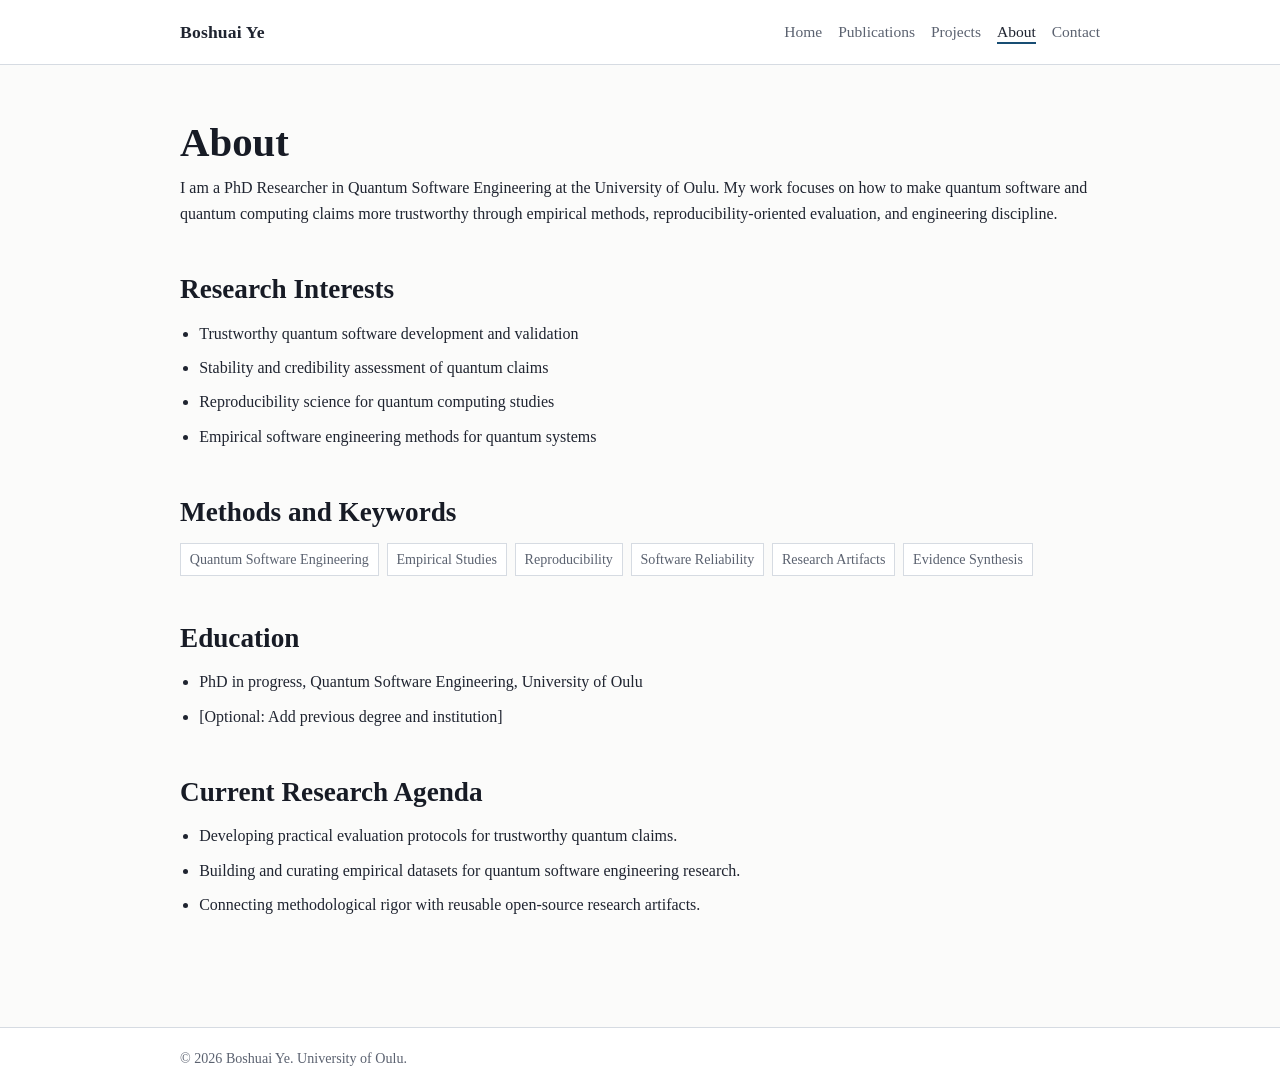
==== about.html @ 4f63c1c5 "Add minimal academic multi-page GitHub Pages site" ====
<!DOCTYPE html>
<html lang="en">
<head>
  <meta charset="UTF-8">
  <meta name="viewport" content="width=device-width, initial-scale=1.0">
  <title>About | Boshuai Ye</title>
  <link rel="stylesheet" href="styles.css">
</head>
<body>
  <header class="site-header">
    <div class="container header-inner">
      <a class="site-name" href="index.html">Boshuai Ye</a>
      <nav aria-label="Main navigation">
        <ul class="nav-list">
          <li><a href="index.html">Home</a></li>
          <li><a href="publications.html">Publications</a></li>
          <li><a href="projects.html">Projects</a></li>
          <li><a class="active" href="about.html" aria-current="page">About</a></li>
          <li><a href="contact.html">Contact</a></li>
        </ul>
      </nav>
    </div>
  </header>

  <main class="container">
    <section class="section">
      <h1>About</h1>
      <p>
        I am a PhD Researcher in Quantum Software Engineering at the University of Oulu.
        My work focuses on how to make quantum software and quantum computing claims more trustworthy through
        empirical methods, reproducibility-oriented evaluation, and engineering discipline.
      </p>
    </section>

    <section class="section">
      <h2>Research Interests</h2>
      <ul class="simple-list">
        <li>Trustworthy quantum software development and validation</li>
        <li>Stability and credibility assessment of quantum claims</li>
        <li>Reproducibility science for quantum computing studies</li>
        <li>Empirical software engineering methods for quantum systems</li>
      </ul>
    </section>

    <section class="section">
      <h2>Methods and Keywords</h2>
      <ul class="keyword-list">
        <li>Quantum Software Engineering</li>
        <li>Empirical Studies</li>
        <li>Reproducibility</li>
        <li>Software Reliability</li>
        <li>Research Artifacts</li>
        <li>Evidence Synthesis</li>
      </ul>
    </section>

    <section class="section">
      <h2>Education</h2>
      <ul class="simple-list">
        <li>PhD in progress, Quantum Software Engineering, University of Oulu</li>
        <li>[Optional: Add previous degree and institution]</li>
      </ul>
    </section>

    <section class="section">
      <h2>Current Research Agenda</h2>
      <ul class="simple-list">
        <li>Developing practical evaluation protocols for trustworthy quantum claims.</li>
        <li>Building and curating empirical datasets for quantum software engineering research.</li>
        <li>Connecting methodological rigor with reusable open-source research artifacts.</li>
      </ul>
    </section>
  </main>

  <footer class="site-footer">
    <div class="container">
      <p>&copy; <span id="year">2026</span> Boshuai Ye. University of Oulu.</p>
    </div>
  </footer>
</body>
</html>
---- styles.css ----
:root {
  --background: #fbfbfa;
  --surface: #ffffff;
  --text: #1f2430;
  --muted: #5b6270;
  --line: #d6dbe2;
  --accent: #184d73;
  --accent-soft: #edf3f7;
  --max-width: 920px;
}

*,
*::before,
*::after {
  box-sizing: border-box;
}

html {
  font-size: 16px;
}

body {
  margin: 0;
  font-family: "Palatino Linotype", "Book Antiqua", Palatino, "Times New Roman", serif;
  line-height: 1.65;
  color: var(--text);
  background: var(--background);
}

a {
  color: var(--accent);
  text-decoration: none;
}

a:hover,
a:focus-visible {
  text-decoration: underline;
}

.container {
  width: min(var(--max-width), calc(100% - 3rem));
  margin: 0 auto;
}

.site-header {
  border-bottom: 1px solid var(--line);
  background: var(--surface);
}

.header-inner {
  display: flex;
  align-items: center;
  justify-content: space-between;
  gap: 1rem;
  padding: 1.1rem 0;
}

.site-name {
  font-size: 1.1rem;
  font-weight: 600;
  color: var(--text);
  letter-spacing: 0.01em;
}

.site-name:hover,
.site-name:focus-visible {
  text-decoration: none;
  color: var(--accent);
}

.nav-list {
  display: flex;
  flex-wrap: wrap;
  list-style: none;
  margin: 0;
  padding: 0;
  gap: 1rem;
}

.nav-list a {
  color: var(--muted);
  font-size: 0.97rem;
  padding-bottom: 0.12rem;
  border-bottom: 2px solid transparent;
}

.nav-list a.active {
  color: var(--text);
  border-bottom-color: var(--accent);
}

main {
  padding: 3.3rem 0 4rem;
}

h1,
h2,
h3 {
  margin-top: 0;
  line-height: 1.25;
  color: #171b25;
}

h1 {
  font-size: clamp(2rem, 4vw, 2.55rem);
  margin-bottom: 0.35rem;
}

h2 {
  font-size: clamp(1.35rem, 2.5vw, 1.7rem);
  margin-bottom: 0.9rem;
}

h3 {
  font-size: 1.12rem;
  margin-bottom: 0.45rem;
}

p {
  margin: 0 0 1rem;
}

.hero {
  margin-bottom: 3.2rem;
}

.eyebrow {
  margin-bottom: 0.5rem;
  color: var(--muted);
  text-transform: uppercase;
  letter-spacing: 0.09em;
  font-size: 0.77rem;
}

.subtitle {
  color: var(--muted);
  font-size: 1.05rem;
}

.button-row {
  display: flex;
  flex-wrap: wrap;
  gap: 0.6rem;
  margin-top: 1.25rem;
}

.button-link {
  display: inline-block;
  border: 1px solid var(--line);
  color: var(--text);
  background: var(--surface);
  padding: 0.42rem 0.8rem;
  font-size: 0.92rem;
}

.button-link:hover,
.button-link:focus-visible {
  background: var(--accent-soft);
  text-decoration: none;
}

.section {
  margin-bottom: 2.8rem;
}

.section-head {
  display: flex;
  flex-wrap: wrap;
  gap: 0.8rem;
  justify-content: space-between;
  align-items: baseline;
}

.text-link {
  font-size: 0.95rem;
}

.grid {
  display: grid;
  gap: 1rem;
}

.two-col {
  grid-template-columns: repeat(2, minmax(0, 1fr));
}

.card {
  border: 1px solid var(--line);
  background: var(--surface);
  padding: 1rem 1.1rem;
}

.tag {
  margin-bottom: 0.35rem;
  color: var(--muted);
  text-transform: uppercase;
  letter-spacing: 0.08em;
  font-size: 0.72rem;
}

.card-links {
  margin-bottom: 0;
  font-size: 0.94rem;
}

.card-links a + a::before {
  content: " | ";
  color: var(--line);
  margin: 0 0.28rem 0 0.2rem;
}

.simple-list {
  margin: 0;
  padding-left: 1.2rem;
}

.simple-list li {
  margin-bottom: 0.5rem;
}

.paper-section {
  margin-bottom: 2.3rem;
}

.paper-list {
  list-style: none;
  margin: 0;
  padding: 0;
}

.paper-list li {
  border-left: 2px solid var(--line);
  padding-left: 0.9rem;
  margin-bottom: 1rem;
}

.paper-meta {
  color: var(--muted);
  font-size: 0.95rem;
}

.keyword-list {
  display: flex;
  flex-wrap: wrap;
  gap: 0.5rem;
  padding: 0;
  margin: 0;
  list-style: none;
}

.keyword-list li {
  border: 1px solid var(--line);
  background: var(--surface);
  padding: 0.24rem 0.55rem;
  color: var(--muted);
  font-size: 0.88rem;
}

.contact-list {
  list-style: none;
  margin: 0;
  padding: 0;
}

.contact-list li {
  border-bottom: 1px solid var(--line);
  padding: 0.65rem 0;
}

.contact-label {
  display: inline-block;
  min-width: 8rem;
  color: var(--muted);
}

.site-footer {
  border-top: 1px solid var(--line);
  padding: 1.2rem 0;
  background: var(--surface);
}

.site-footer p {
  margin: 0;
  color: var(--muted);
  font-size: 0.88rem;
}

@media (max-width: 720px) {
  .container {
    width: min(var(--max-width), calc(100% - 2rem));
  }

  .header-inner {
    align-items: flex-start;
    flex-direction: column;
  }

  .two-col {
    grid-template-columns: 1fr;
  }

  main {
    padding-top: 2.4rem;
  }
}
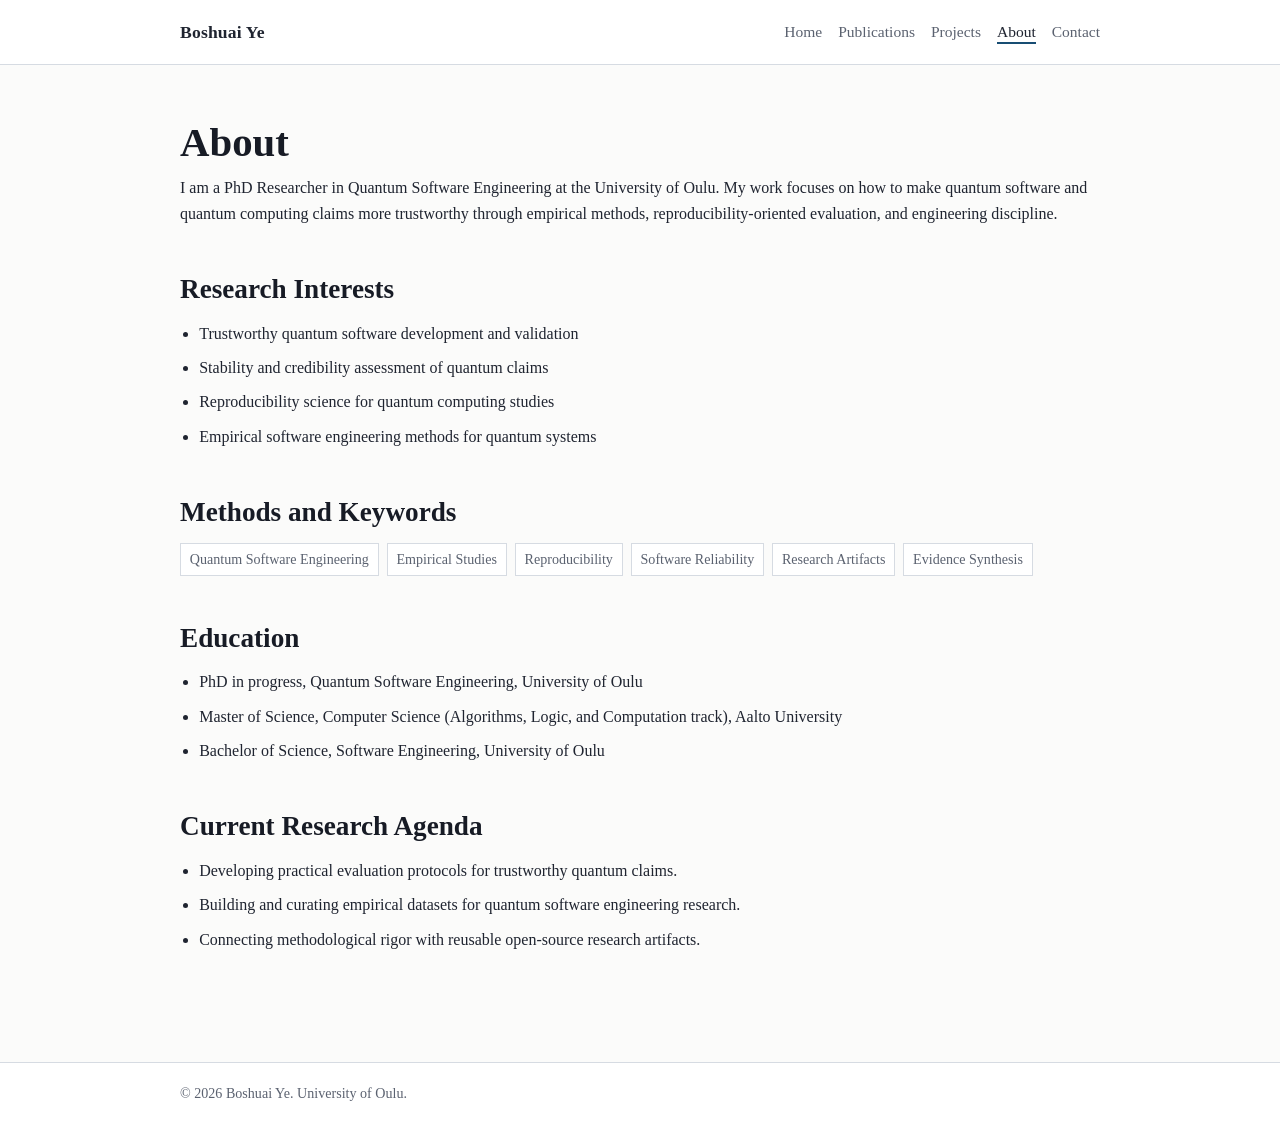
==== commit 1bff409c: "Update profile links, education, and curated project ordering" ====
--- a/about.html
+++ b/about.html
@@ -58,7 +58,8 @@
       <h2>Education</h2>
       <ul class="simple-list">
         <li>PhD in progress, Quantum Software Engineering, University of Oulu</li>
-        <li>[Optional: Add previous degree and institution]</li>
+        <li>Master of Science, Computer Science (Algorithms, Logic, and Computation track), Aalto University</li>
+        <li>Bachelor of Science, Software Engineering, University of Oulu</li>
       </ul>
     </section>
 
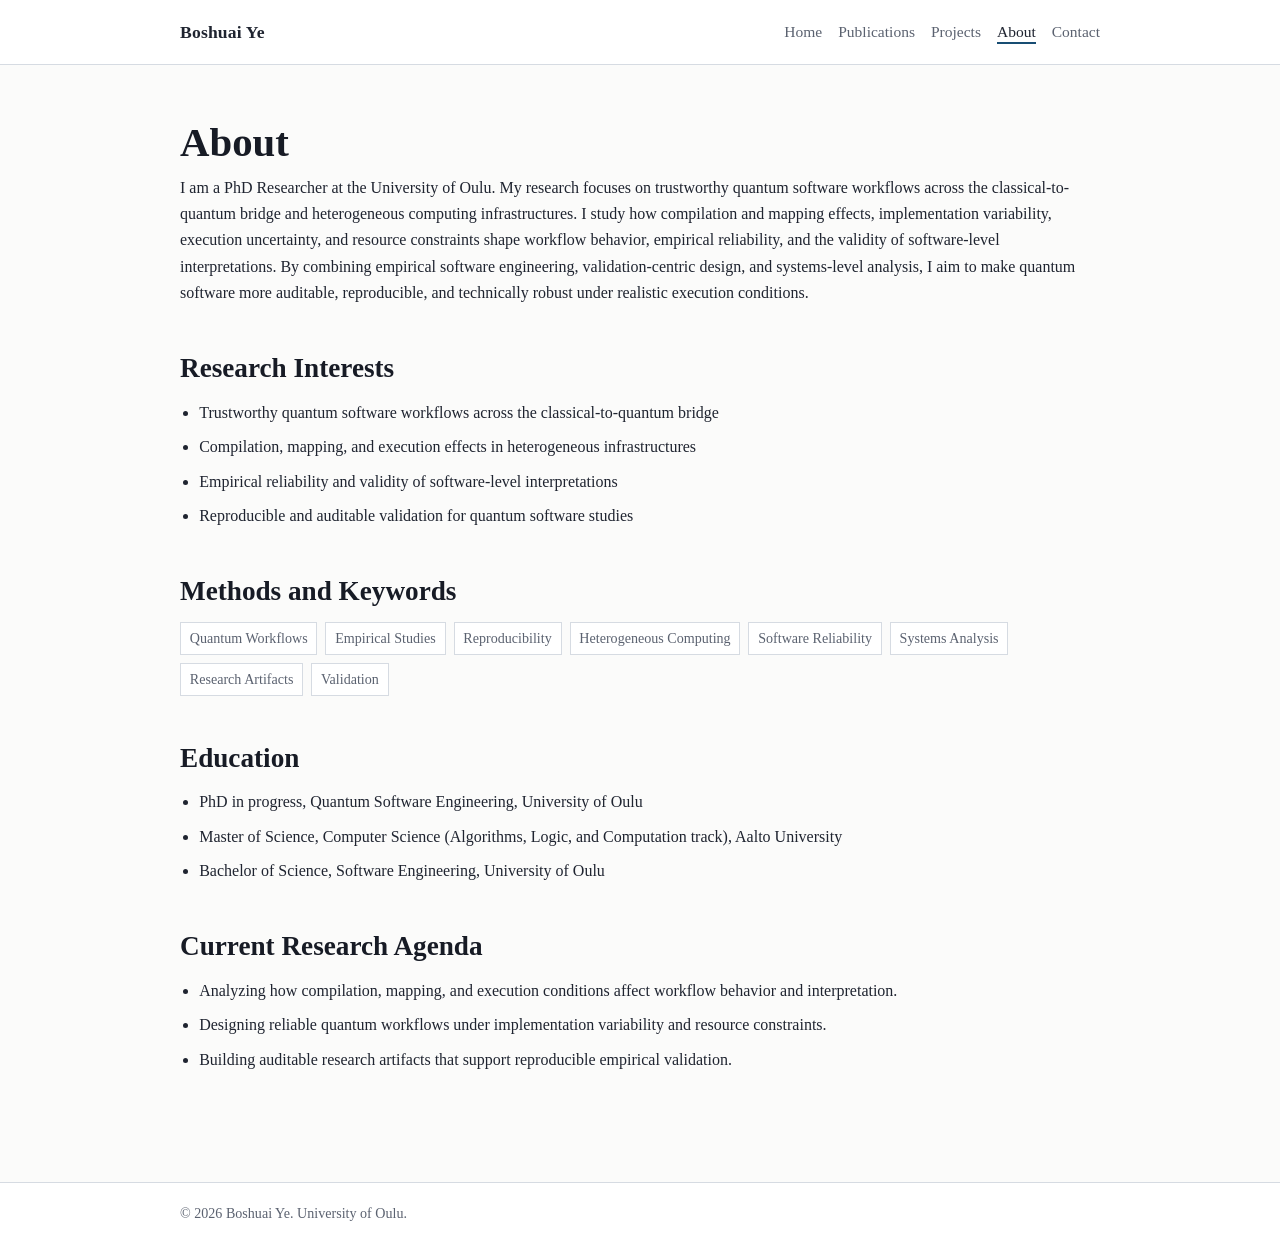
==== commit e2b9b8e4: "Refine research profile and themes" ====
--- a/about.html
+++ b/about.html
@@ -26,31 +26,37 @@
     <section class="section">
       <h1>About</h1>
       <p>
-        I am a PhD Researcher in Quantum Software Engineering at the University of Oulu.
-        My work focuses on how to make quantum software and quantum computing claims more trustworthy through
-        empirical methods, reproducibility-oriented evaluation, and engineering discipline.
+        I am a PhD Researcher at the University of Oulu. My research focuses on trustworthy quantum
+        software workflows across the classical-to-quantum bridge and heterogeneous computing
+        infrastructures. I study how compilation and mapping effects, implementation variability,
+        execution uncertainty, and resource constraints shape workflow behavior, empirical reliability,
+        and the validity of software-level interpretations. By combining empirical software engineering,
+        validation-centric design, and systems-level analysis, I aim to make quantum software more
+        auditable, reproducible, and technically robust under realistic execution conditions.
       </p>
     </section>
 
     <section class="section">
       <h2>Research Interests</h2>
       <ul class="simple-list">
-        <li>Trustworthy quantum software development and validation</li>
-        <li>Stability and credibility assessment of quantum claims</li>
-        <li>Reproducibility science for quantum computing studies</li>
-        <li>Empirical software engineering methods for quantum systems</li>
+        <li>Trustworthy quantum software workflows across the classical-to-quantum bridge</li>
+        <li>Compilation, mapping, and execution effects in heterogeneous infrastructures</li>
+        <li>Empirical reliability and validity of software-level interpretations</li>
+        <li>Reproducible and auditable validation for quantum software studies</li>
       </ul>
     </section>
 
     <section class="section">
       <h2>Methods and Keywords</h2>
       <ul class="keyword-list">
-        <li>Quantum Software Engineering</li>
+        <li>Quantum Workflows</li>
         <li>Empirical Studies</li>
         <li>Reproducibility</li>
+        <li>Heterogeneous Computing</li>
         <li>Software Reliability</li>
+        <li>Systems Analysis</li>
         <li>Research Artifacts</li>
-        <li>Evidence Synthesis</li>
+        <li>Validation</li>
       </ul>
     </section>
 
@@ -66,9 +72,9 @@
     <section class="section">
       <h2>Current Research Agenda</h2>
       <ul class="simple-list">
-        <li>Developing practical evaluation protocols for trustworthy quantum claims.</li>
-        <li>Building and curating empirical datasets for quantum software engineering research.</li>
-        <li>Connecting methodological rigor with reusable open-source research artifacts.</li>
+        <li>Analyzing how compilation, mapping, and execution conditions affect workflow behavior and interpretation.</li>
+        <li>Designing reliable quantum workflows under implementation variability and resource constraints.</li>
+        <li>Building auditable research artifacts that support reproducible empirical validation.</li>
       </ul>
     </section>
   </main>
--- a/styles.css
+++ b/styles.css
@@ -135,6 +135,12 @@
 .subtitle {
   color: var(--muted);
   font-size: 1.05rem;
+  margin-bottom: 0.85rem;
+}
+
+.hero-intro {
+  max-width: 50rem;
+  font-size: 1.06rem;
 }
 
 .button-row {
@@ -184,6 +190,10 @@
   grid-template-columns: repeat(2, minmax(0, 1fr));
 }
 
+.theme-grid {
+  grid-template-columns: repeat(3, minmax(0, 1fr));
+}
+
 .card {
   border: 1px solid var(--line);
   background: var(--surface);
@@ -218,6 +228,16 @@
   margin-bottom: 0.5rem;
 }
 
+.contribution-list {
+  max-width: 48rem;
+}
+
+.program-sentence {
+  max-width: 50rem;
+  font-size: 1.02rem;
+  color: var(--text);
+}
+
 .paper-section {
   margin-bottom: 2.3rem;
 }
@@ -299,6 +319,10 @@
     grid-template-columns: 1fr;
   }
 
+  .theme-grid {
+    grid-template-columns: 1fr;
+  }
+
   main {
     padding-top: 2.4rem;
   }
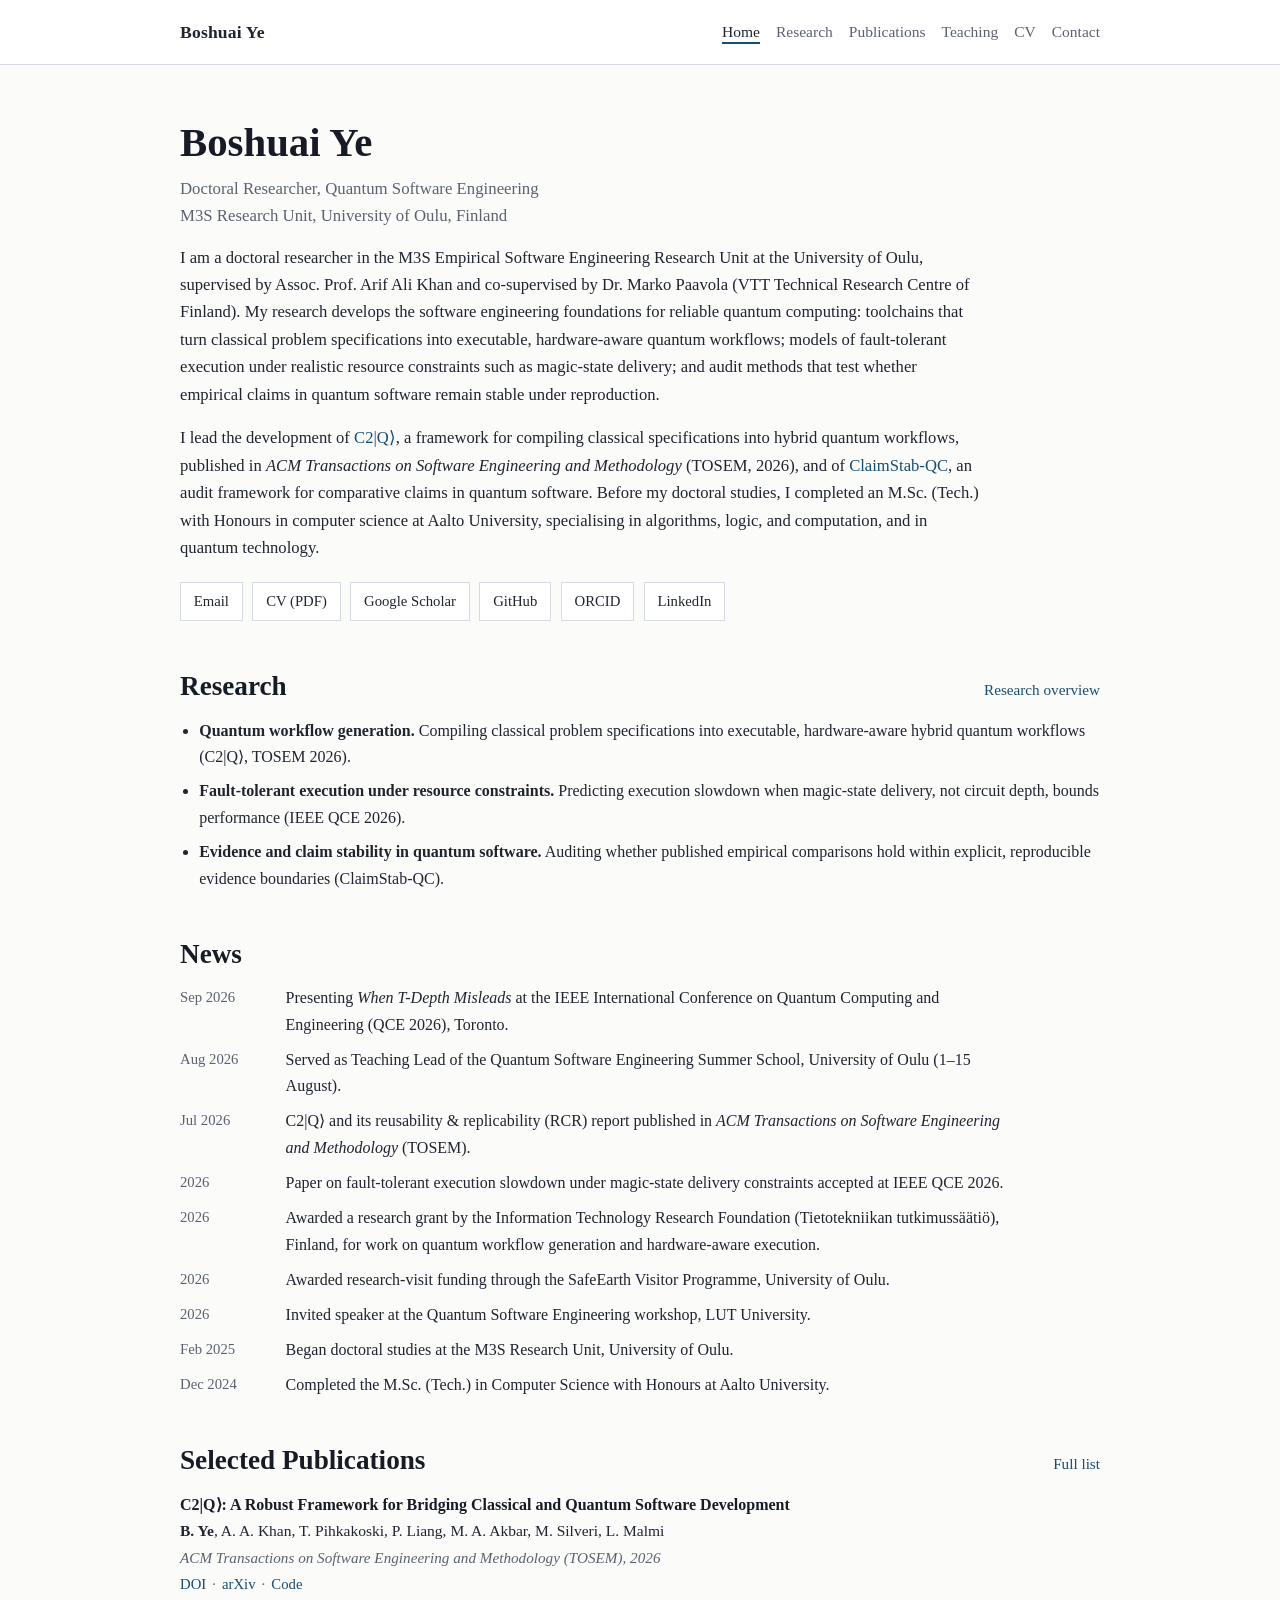
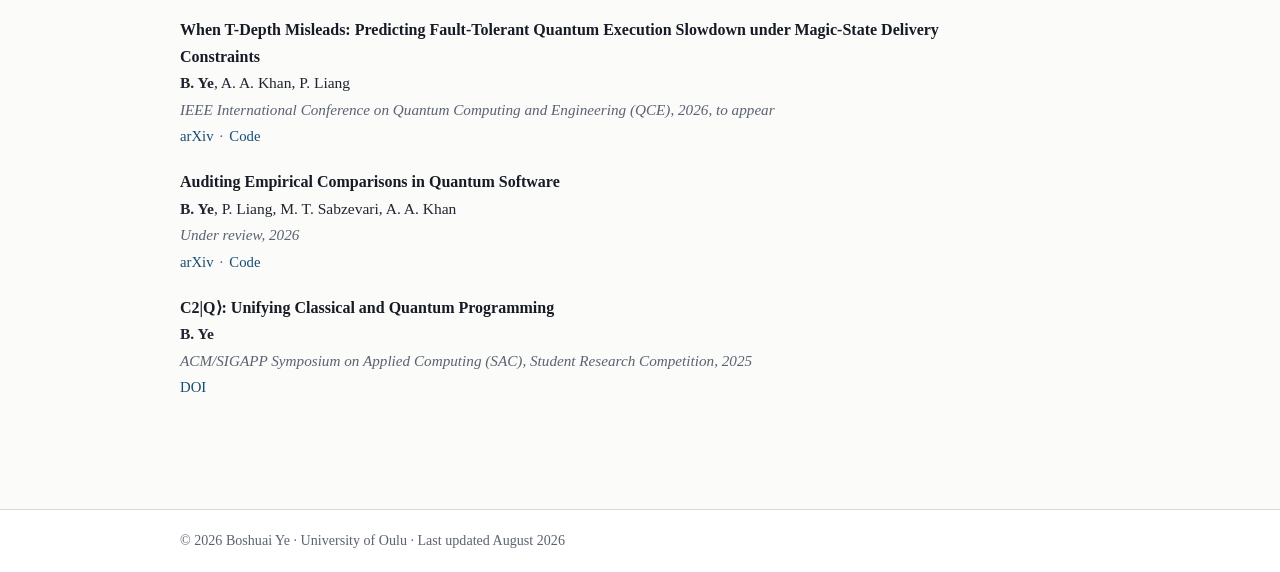
==== commit 1c2fc8bd: "Revise site into academic profile aligned with August 2026 CV - Restructure into Home, Research, Pub" ====
--- a/about.html
+++ b/about.html
@@ -2,87 +2,11 @@
 <html lang="en">
 <head>
   <meta charset="UTF-8">
-  <meta name="viewport" content="width=device-width, initial-scale=1.0">
-  <title>About | Boshuai Ye</title>
-  <link rel="stylesheet" href="styles.css">
+  <meta http-equiv="refresh" content="0; url=index.html">
+  <title>Boshuai Ye</title>
+  <link rel="canonical" href="https://bossy-ye.github.io/">
 </head>
 <body>
-  <header class="site-header">
-    <div class="container header-inner">
-      <a class="site-name" href="index.html">Boshuai Ye</a>
-      <nav aria-label="Main navigation">
-        <ul class="nav-list">
-          <li><a href="index.html">Home</a></li>
-          <li><a href="publications.html">Publications</a></li>
-          <li><a href="projects.html">Projects</a></li>
-          <li><a class="active" href="about.html" aria-current="page">About</a></li>
-          <li><a href="contact.html">Contact</a></li>
-        </ul>
-      </nav>
-    </div>
-  </header>
-
-  <main class="container">
-    <section class="section">
-      <h1>About</h1>
-      <p>
-        I am a PhD Researcher at the University of Oulu. My research focuses on trustworthy quantum
-        software workflows across the classical-to-quantum bridge and heterogeneous computing
-        infrastructures. I study how compilation and mapping effects, implementation variability,
-        execution uncertainty, and resource constraints shape workflow behavior, empirical reliability,
-        and the validity of software-level interpretations. By combining empirical software engineering,
-        validation-centric design, and systems-level analysis, I aim to make quantum software more
-        auditable, reproducible, and technically robust under realistic execution conditions.
-      </p>
-    </section>
-
-    <section class="section">
-      <h2>Research Interests</h2>
-      <ul class="simple-list">
-        <li>Trustworthy quantum software workflows across the classical-to-quantum bridge</li>
-        <li>Compilation, mapping, and execution effects in heterogeneous infrastructures</li>
-        <li>Empirical reliability and validity of software-level interpretations</li>
-        <li>Reproducible and auditable validation for quantum software studies</li>
-      </ul>
-    </section>
-
-    <section class="section">
-      <h2>Methods and Keywords</h2>
-      <ul class="keyword-list">
-        <li>Quantum Workflows</li>
-        <li>Empirical Studies</li>
-        <li>Reproducibility</li>
-        <li>Heterogeneous Computing</li>
-        <li>Software Reliability</li>
-        <li>Systems Analysis</li>
-        <li>Research Artifacts</li>
-        <li>Validation</li>
-      </ul>
-    </section>
-
-    <section class="section">
-      <h2>Education</h2>
-      <ul class="simple-list">
-        <li>PhD in progress, Quantum Software Engineering, University of Oulu</li>
-        <li>Master of Science, Computer Science (Algorithms, Logic, and Computation track), Aalto University</li>
-        <li>Bachelor of Science, Software Engineering, University of Oulu</li>
-      </ul>
-    </section>
-
-    <section class="section">
-      <h2>Current Research Agenda</h2>
-      <ul class="simple-list">
-        <li>Analyzing how compilation, mapping, and execution conditions affect workflow behavior and interpretation.</li>
-        <li>Designing reliable quantum workflows under implementation variability and resource constraints.</li>
-        <li>Building auditable research artifacts that support reproducible empirical validation.</li>
-      </ul>
-    </section>
-  </main>
-
-  <footer class="site-footer">
-    <div class="container">
-      <p>&copy; <span id="year">2026</span> Boshuai Ye. University of Oulu.</p>
-    </div>
-  </footer>
+  <p>This page has moved to the <a href="index.html">home page</a>.</p>
 </body>
 </html>
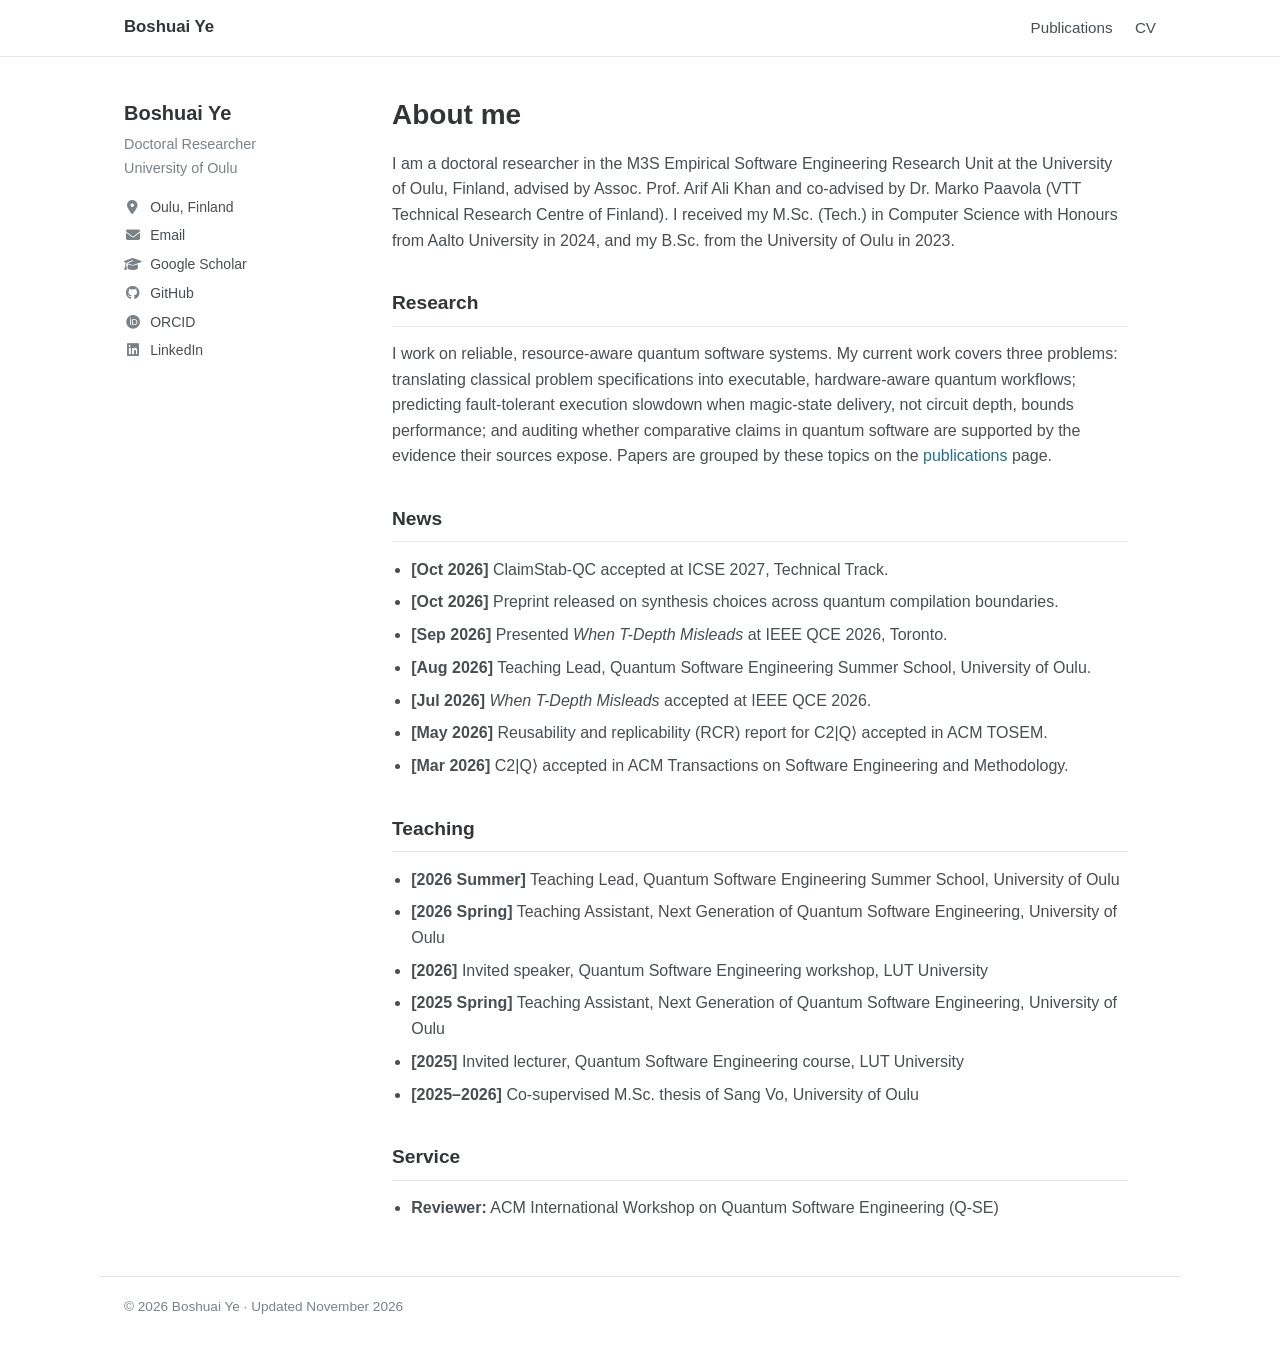
==== commit 25bedf85: "Adopt academicpages-style layout Follow the layout of jxhe.info: a thin masthead, a left sidebar car" ====
--- a/about.html
+++ b/about.html
@@ -7,6 +7,6 @@
   <link rel="canonical" href="https://bossy-ye.github.io/">
 </head>
 <body>
-  <p>This page has moved to the <a href="index.html">home page</a>.</p>
+  <p>This page has moved to <a href="index.html">the home page</a>.</p>
 </body>
 </html>
